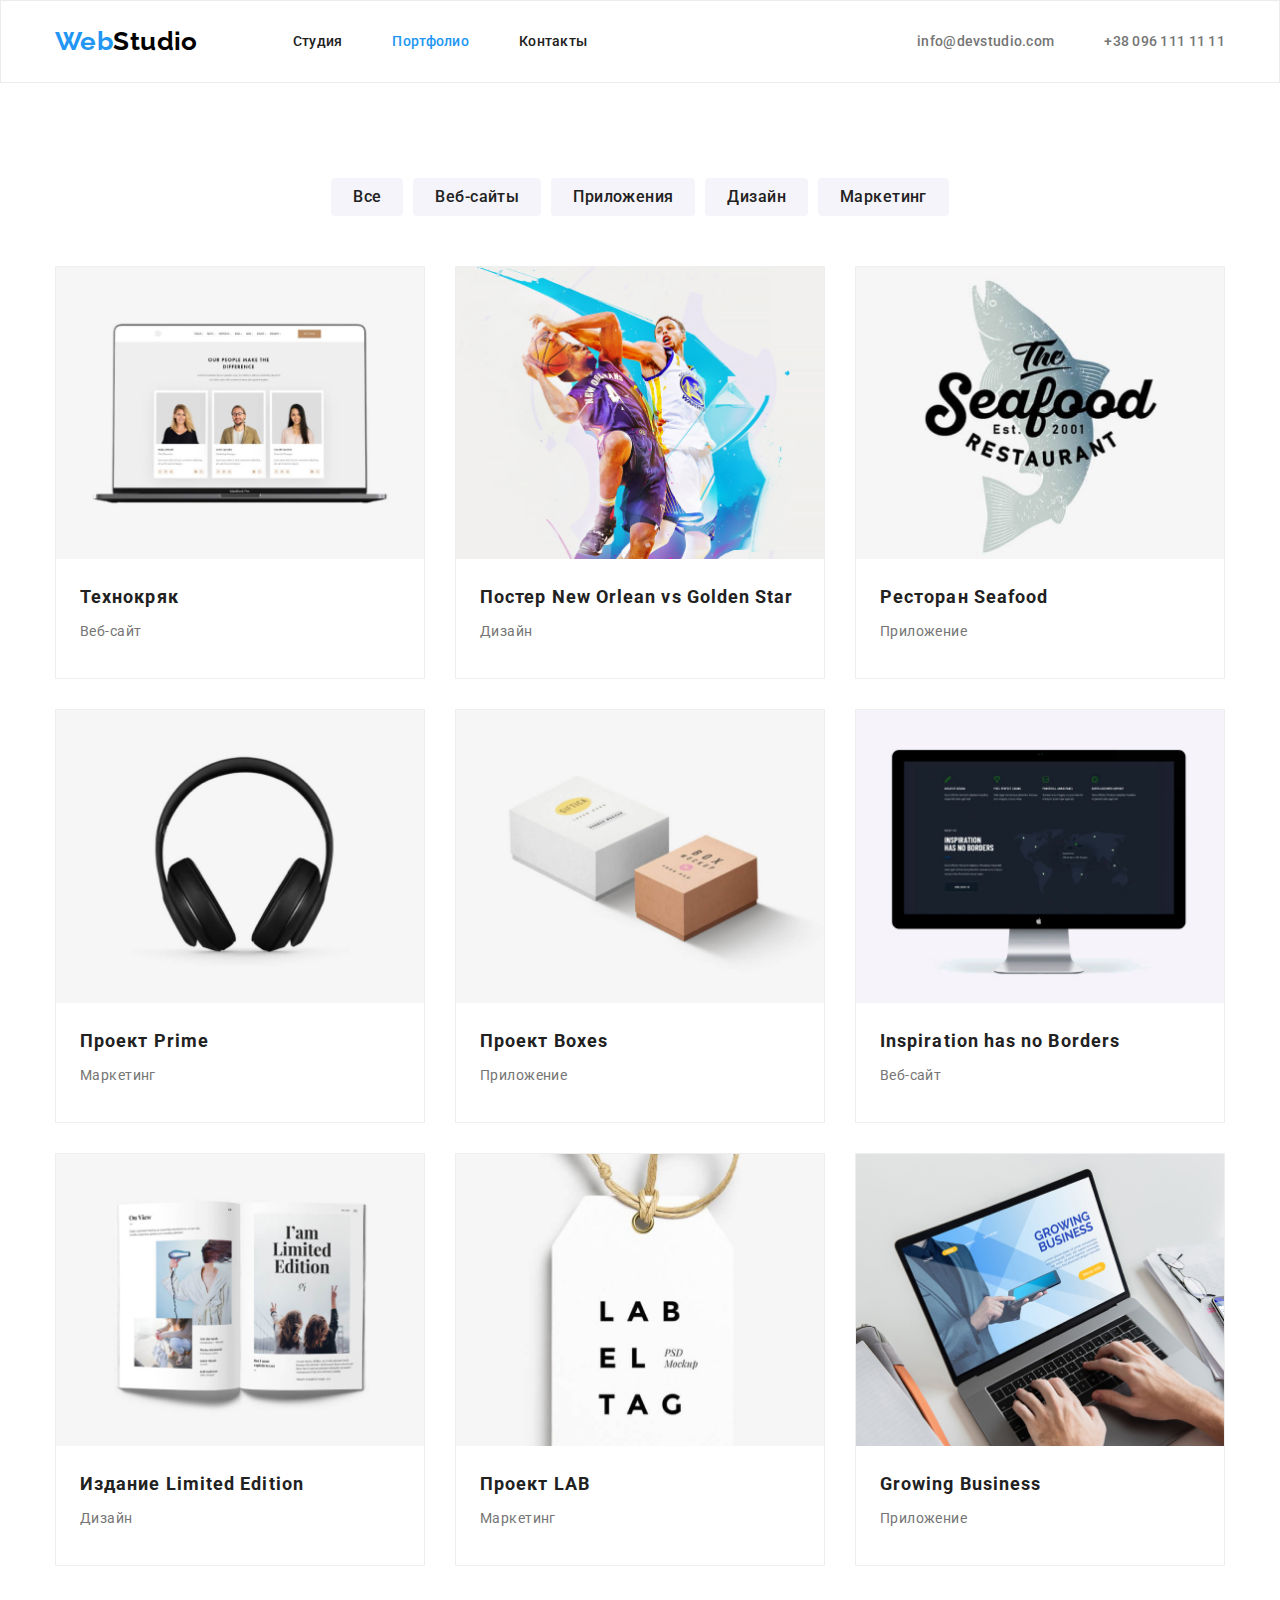
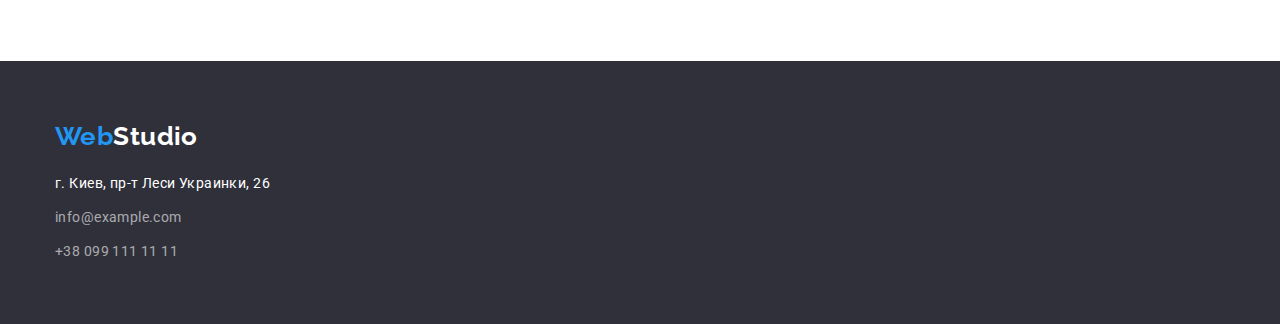
==== portfolio/portfolio.html @ 0f19a2e1 "4 homework" ====
<!DOCTYPE html>
<html lang="ru">
  <head>
    <meta charset="UTF-8" />
    <meta http-equiv="X-UA-Compatible" content="IE=edge" />
    <meta name="viewport" content="width=device-width, initial-scale=1.0" />
    <title>Portfolio</title>
    <link rel="preconnect" href="https://fonts.gstatic.com" />
    <link
      href="https://fonts.googleapis.com/css2?family=Raleway:wght@700&family=Roboto:wght@400;500;700;900&display=swap"
      rel="stylesheet"
    />
    <link
      rel="stylesheet"
      href="https://cdnjs.cloudflare.com/ajax/libs/modern-normalize/1.0.0/modern-normalize.css"
    />
    <link rel="stylesheet" href="../css/styles.css" />
  </head>
  <body>
    <!-- Шапка портфолио -->
    <header class="head">
      <div class="container">
        <nav class="nav">
          <a class="logo" lang="en" href="../index.html">
            <span>Web</span>Studio</a
          >
          <ul class="menu list">
            <li class="menu-item">
              <a class="link" href="../index.html">Студия</a>
            </li>
            <li class="menu-item">
              <a class="link current-page" href="">Портфолио</a>
            </li>
            <li class="menu-item"><a class="link" href="">Контакты</a></li>
          </ul>
        </nav>
        <ul class="tel-mail list">
          <li>
            <a class="link" href="mailto:info@devstudio.com"
              >info@devstudio.com</a
            >
          </li>
          <li>
            <a class="link" href="tel:+380961111111">+38 096 111 11 11</a>
          </li>
        </ul>
      </div>
    </header>
    <!-- уникальный сектор портфолио -->
    <main>
      <section class="section portfolio">
        <div class="container">
          <h1 class="visually-hidden">Фильтр</h1>

          <ul class="list filter">
            <li class="filter-menu">
              <button class="portfolio-btn cursors" type="button">Все</button>
            </li>
            <li class="filter-menu">
              <button class="portfolio-btn cursors" type="button">
                Веб-сайты
              </button>
            </li>
            <li class="filter-menu">
              <button class="portfolio-btn cursors" type="button">
                Приложения
              </button>
            </li>
            <li class="filter-menu">
              <button class="portfolio-btn cursors" type="button">
                Дизайн
              </button>
            </li>
            <li class="filter-menu">
              <button class="portfolio-btn cursors" type="button">
                Маркетинг
              </button>
            </li>
          </ul>

          <ul class="list card-set">
            <li class="filter-item">
              <img src="../images/img-8.jpg" width="370" alt="Ноутбук" />
              <div class="suggestion">
                <h3 class="suggestion-title">Технокряк</h3>
                <p>Веб-сайт</p>
              </div>
            </li>
            <li class="filter-item">
              <img
                src="../images/img-9.jpg"
                width="370"
                alt="Два баскетболиста"
              />
              <div class="suggestion">
                <h3 class="suggestion-title">
                  Постер New Orlean vs Golden Star
                </h3>
                <p>Дизайн</p>
              </div>
            </li>
            <li class="filter-item">
              <img src="../images/img-10.jpg" width="370" alt="Рыба" />
              <div class="suggestion">
                <h3 class="suggestion-title">Ресторан Seafood</h3>
                <p>Приложение</p>
              </div>
            </li>
            <li class="filter-item">
              <img src="../images/img-11.jpg" width="370" alt="Наушники" />
              <div class="suggestion">
                <h3 class="suggestion-title">Проект Prime</h3>
                <p>Маркетинг</p>
              </div>
            </li>
            <li class="filter-item">
              <img src="../images/img-12.jpg" width="370" alt="Две коробки" />
              <div class="suggestion">
                <h3 class="suggestion-title">Проект Boxes</h3>
                <p>Приложение</p>
              </div>
            </li>
            <li class="filter-item">
              <img src="../images/img-13.jpg" width="370" alt="Экран" />
              <div class="suggestion">
                <h3 class="suggestion-title" lang="en">
                  Inspiration has no Borders
                </h3>
                <p>Веб-сайт</p>
              </div>
            </li>
            <li class="filter-item">
              <img src="../images/img-14.jpg" width="370" alt="Книга" />
              <div class="suggestion">
                <h3 class="suggestion-title">Издание Limited Edition</h3>
                <p>Дизайн</p>
              </div>
            </li>
            <li class="filter-item">
              <img
                src="../images/img-15.jpg"
                width="370"
                alt="Какая-то хрень"
              />
              <div class="suggestion">
                <h3 class="suggestion-title">Проект LAB</h3>
                <p>Маркетинг</p>
              </div>
            </li>
            <li class="filter-item">
              <img
                src="../images/img-16.jpg"
                width="370"
                alt=" Ноутбук и крепкие, мужские руки"
              />
              <div class="suggestion">
                <h3 class="suggestion-title">Growing Business</h3>
                <p>Приложение</p>
              </div>
            </li>
          </ul>
        </div>
      </section>
    </main>
    <!-- низ страницы -->
    <footer class="dark-bg footer">
      <div class="container">
        <a class="link logo" lang="en" href=""> <span>Web</span>Studio</a>
        <address class="address">
          <a class="link" href="https://goo.gl/maps/kLFrnwB74S1Tniot8"
            >г. Киев, пр-т Леси Украинки, 26</a
          >
          <ul class="list">
            <li>
              <a class="link" href="mailto:info@example.com"
                >info@example.com</a
              >
            </li>
            <li>
              <a class="link" href="tel:+380991111111">+38 099 111 11 11</a>
            </li>
          </ul>
        </address>
      </div>
    </footer>
  </body>
</html>
---- css/styles.css ----
:root {
  --accent-color: #2196f3;
  --titles-color: #212121;
  --main-text-color: #757575;
  --dark-bg-text: #ffffff;
  --mail-tel-color: rgba(255, 255, 255, 0.6);
  --logo-black-cl: #000000;
  --icons-fill: #afb1b8;

  --dark-background: #2f303a;
  --second-background: #f5f4fa;

  --main-font: "Roboto", sans-serif;
  --logo-font: "Raleway", sans-serif;
}

html {
  box-sizing: border-box;
}

*,
*::before,
*::after {
  box-sizing: inherit;
}

body {
  font-family: var(--main-font);
  font-size: 14px;
  font-weight: 400;
  line-height: 1.71;
  letter-spacing: 0.03em;
  color: var(--main-text-color);
}

img {
  display: block;
  max-width: 100%;
  height: auto;
}

h1,
h2,
h3,
h4,
h5,
h6,
p {
  margin-top: 0;
}

.container {
  width: 1200px;
  padding-right: 15px;
  padding-left: 15px;
  margin-right: auto;
  margin-left: auto;
}

.visually-hidden {
  position: absolute !important;
  clip: rect(1px 1px 1px 1px);
  clip: rect(1px, 1px, 1px, 1px);
  padding: 0 !important;
  border: 0 !important;
  height: 1px !important;
  width: 1px !important;
  overflow: hidden;
}

/* Утилиты */
.link {
  color: inherit;
  text-decoration: none;
}

.list {
  list-style: none;
  margin: 0;
  padding-left: 0;
}

.head {
  border: 1px solid #ececec;
}

.head .container {
  display: flex;
  align-items: center;
  justify-content: flex-start;
}

.head .link {
  /* display: block; */
  padding-top: 32px;
  padding-bottom: 32px;

  font-weight: 500;
  font-size: 14px;
  line-height: 1.14;
  letter-spacing: 0.02em;
}

.nav {
  display: flex;
  align-items: center;
  color: var(--titles-color);
  margin-right: auto;
}

.link:hover,
.link:focus {
  color: var(--accent-color);
}

.social-icons {
  margin-top: 16px;
  display: inline-flex;
}

.social-item:not(:last-child) {
  margin-right: 10px;
}

.social-icon-link {
  display: flex;
  align-items: center;
  justify-content: center;
  width: 44px;
  height: 44px;
  border-radius: 50%;
  background-color: var(--dark-bg-text);
}

.social-icon-link:hover,
.social-icon-link:focus {
  background-color: var(--accent-color);
}

.social-icon-link:hover .social-icon-svg,
.social-icon-link:focus .social-icon-svg {
  fill: var(--dark-bg-text);
}

.social-icon-svg {
  width: 20px;
  height: 20px;
  fill: var(--icons-fill);
}

.tel-mail {
  display: flex;
}

.tel-mail li:not(:last-child) {
  margin-right: 50px;
}

.tel-mail-link {
  display: flex;
  align-items: center;
}

.tel-mail-icon {
  margin-right: 10px;
  fill: currentColor;
}

.address {
  font-style: inherit;
}

.address > a {
  color: var(--dark-bg-text);
}

.address li a {
  color: var(--mail-tel-color);
}

.address li {
  display: flex;
  margin-top: 10px;
}

.menu {
  display: inline-flex;
}

.menu-item:not(:last-child) {
  margin-right: 50px;
}

.section {
  padding-top: 95px;
}

.card-set {
  display: flex;
  flex-wrap: wrap;
  margin-left: -30px;
  margin-top: -30px;
}

.item {
  margin-left: 30px;
  margin-top: 30px;
}

.button {
  margin-right: auto;
  margin-left: auto;
  padding: 10px 32px;

  font-weight: bold;
  font-size: 16px;
  line-height: 1.87;
  display: flex;
  align-items: center;
  text-align: center;
  letter-spacing: 0.06em;

  border-style: none;
  color: var(--dark-bg-text);
  background-color: var(--accent-color);
  box-shadow: 0px 4px 4px rgba(0, 0, 0, 0.15);
  border-radius: 4px;
}

.cursors {
  cursor: pointer;
}

.logo {
  padding-top: 25px;
  padding-bottom: 25px;
  margin-right: 95px;

  color: var(--logo-black-cl);
  font-family: var(--logo-font);
  font-weight: bold;
  font-size: 26px;
  line-height: 1.19;
}

.logo > span {
  color: var(--accent-color);
}

.nav > .logo {
  text-decoration: none;
}

.dark-bg > .logo {
  color: var(--dark-bg-text);
}

.hero {
  padding-top: 200px;
  padding-bottom: 200px;
}

.hero-page {
  margin-right: auto;
  margin-left: auto;
  height: 600px;
  max-width: 1600px;
  background-color: var(--dark-background);
  background-image: linear-gradient(
      to right,
      rgba(47, 48, 58, 0.4),
      rgba(47, 48, 58, 0.4)
    ),
    url(../images/bg/background-img.jpg);
  background-repeat: no-repeat;
  background-size: cover;
  background-position: center;
}

.hero > h1 + button {
  text-align: center;
}

.features {
  padding-top: 95px;
  padding-bottom: 95px;
}

.features-item {
  width: 270px;
  flex-basis: calc((100% - 4 * 30px) / 4);
}

.features-title {
  margin-bottom: 10px;

  line-height: 1.14;
  text-transform: uppercase;
  color: var(--titles-color);
}

.gallery {
  padding-bottom: 95px;
}

.gallery-item {
  flex-basis: calc((100% - 3 * 30px) / 3);
  text-align: center;
}

.main-page-title {
  margin-bottom: 40px;

  font-weight: 900;
  font-size: 44px;
  line-height: 1.36;
  text-align: center;
  letter-spacing: 0.06em;
  text-transform: uppercase;
  color: var(--dark-bg-text);
}

.section-title {
  margin-bottom: 50px;

  font-size: 36px;
  line-height: 1.17;
  text-align: center;
  color: var(--titles-color);
}

.name {
  padding: 30px;
}

.name-title {
  font-weight: 500;
  font-size: 16px;
  line-height: 1.18;
  color: var(--titles-color);
  margin-bottom: 10px;
}

.name-item {
  font-size: 16px;
  line-height: 1.18;
  margin-bottom: 0;
}

.dark-bg {
  background-color: var(--dark-background);
}

.team {
  background-color: var(--second-background);
  padding-bottom: 95px;
  padding-top: 95px;
}

.worker {
  flex-basis: calc((100% - 4 * 30px) / 4);
  text-align: center;

  background: #ffffff;
  box-shadow: 0px 1px 3px rgba(0, 0, 0, 0.12), 0px 1px 1px rgba(0, 0, 0, 0.14),
    0px 2px 1px rgba(0, 0, 0, 0.2);
  border-radius: 0px 0px 4px 4px;
}

.clients {
  padding-top: 95px;
  padding-bottom: 95px;
}

.clients-list {
  display: flex;
  align-items: center;
}

.clients-item:not(:last-child) {
  margin-right: 30px;
}

.clients-link:hover .clients-icon-svg,
.clients-link:focus .clients-icon-svg {
  fill: var(--accent-color);
  border: 1px solid var(--accent-color);
}

.clients-icon-svg {
  fill: var(--icons-fill);
  width: 170px;
  height: 95px;
  padding: 16px 32px;
  border: 1px solid var(--icons-fill);
  box-sizing: border-box;
  border-radius: 4px;
}

.footer {
  padding-top: 60px;
  padding-bottom: 60px;
}

.footer .logo {
  display: flex;
  margin-bottom: 20px;
  margin-right: auto;
  padding: 0;
  color: var(--dark-bg-text);
}

/* Страница портфолио */

.filter {
  display: flex;
  justify-content: center;
  margin-bottom: 50px;
}

.filter-menu:not(:last-child) {
  margin-right: 10px;
}

.filter-item {
  margin-left: 30px;
  margin-top: 30px;
  flex-basis: calc((100% - 3 * 30px) / 3);

  background-color: var(--dark-bg-text);
  border: 1px solid #eeeeee;
  box-sizing: border-box;
}

.portfolio {
  padding-bottom: 95px;
}

.portfolio-btn {
  padding: 6px 22px;

  border-style: none;
  border-radius: 4px;
  letter-spacing: inherit;
  font-weight: 500;
  font-size: 16px;
  line-height: 1.62;
  text-align: center;
  color: var(--titles-color);
  background: var(--second-background);
}

.portfolio-btn:hover,
.portfolio-btn:focus {
  color: var(--dark-bg-text);
  background-color: var(--accent-color);
  box-shadow: 0px 3px 1px rgba(0, 0, 0, 0.1), 0px 1px 2px rgba(0, 0, 0, 0.08),
    0px 2px 2px rgba(0, 0, 0, 0.12);
}

.suggestion {
  padding: 20px 24px;
}

.suggestion-title {
  margin-bottom: 5px;

  color: var(--titles-color);
  font-size: 18px;
  line-height: 2;
  letter-spacing: 0.06em;
}

.center {
  text-align: center;
}

.current-page {
  color: var(--accent-color);
}
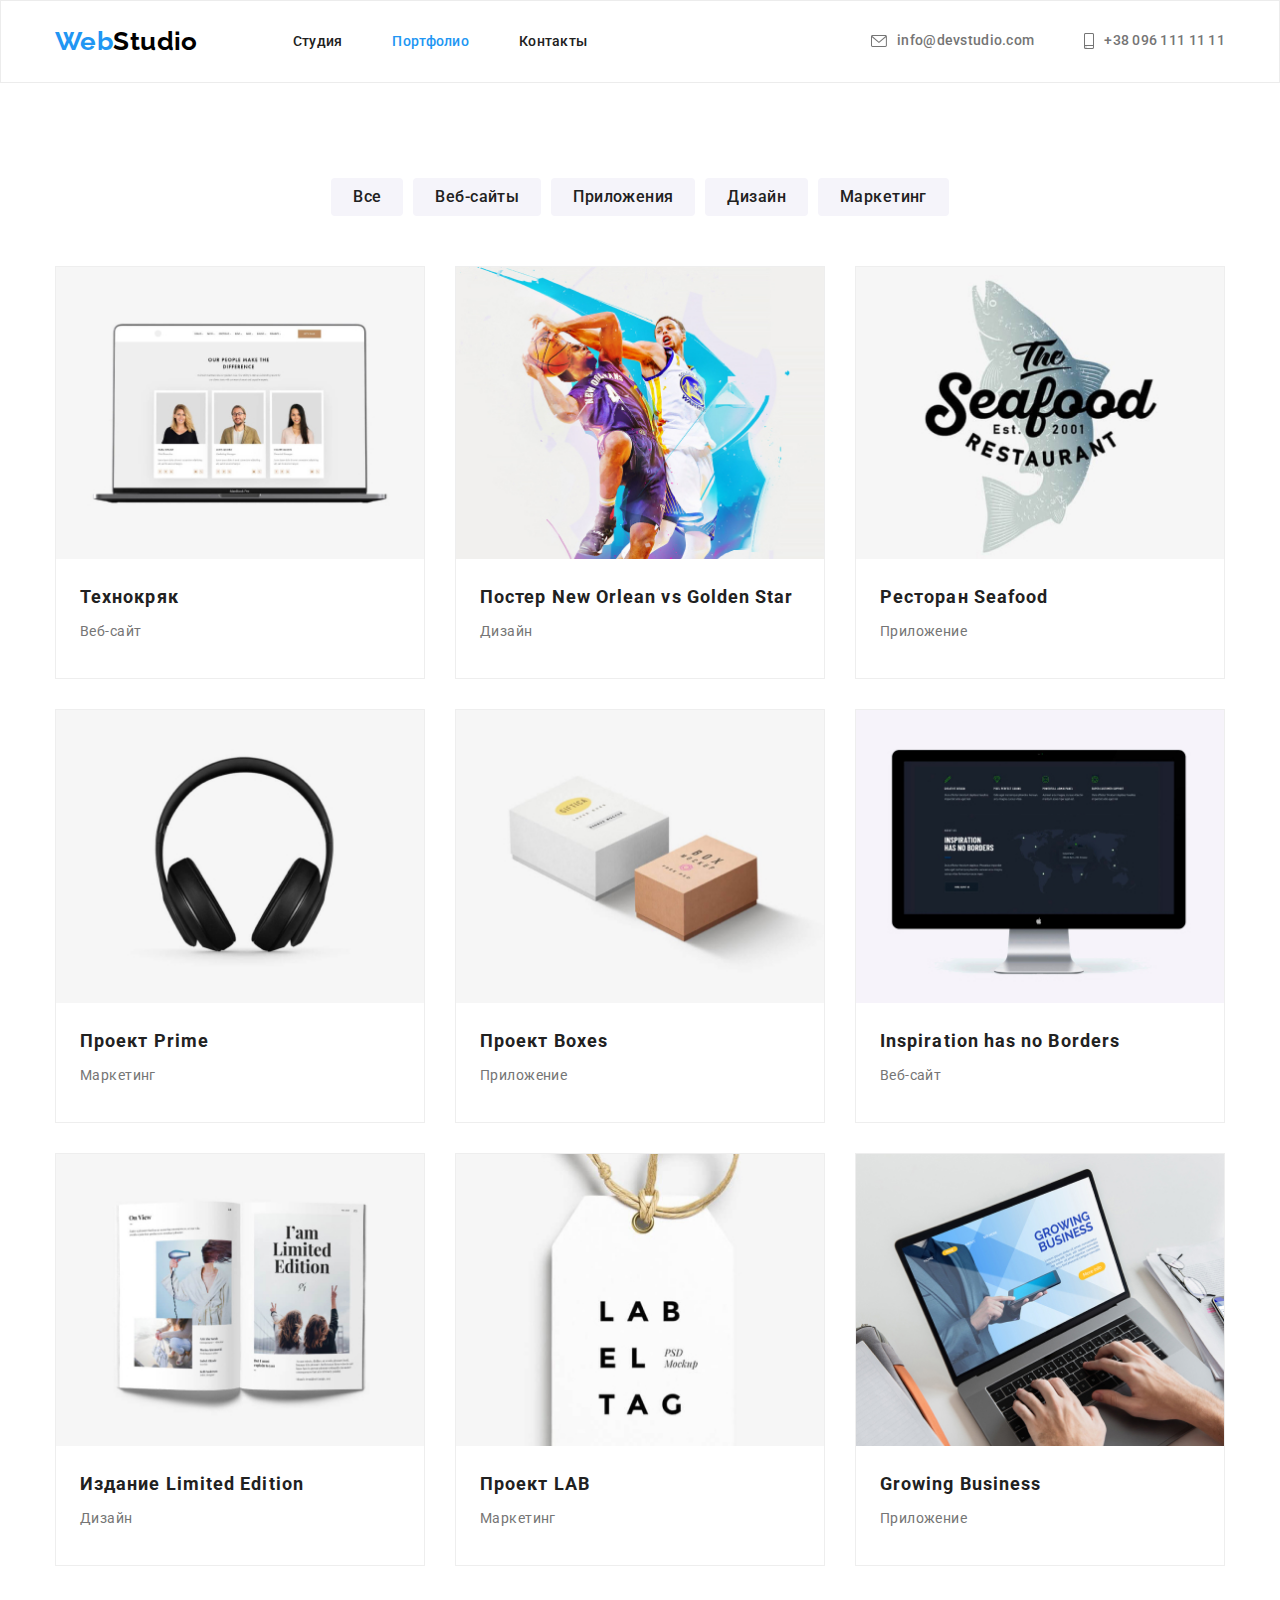
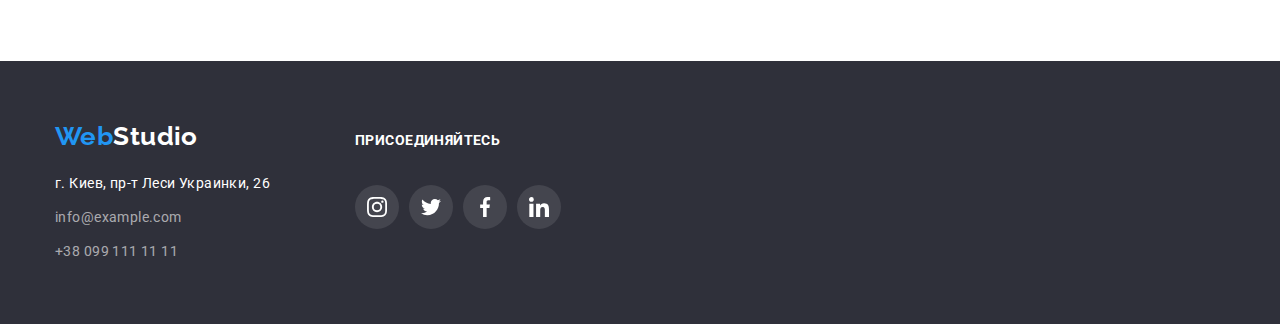
==== commit 646d992a: "1 change" ====
--- a/portfolio/portfolio.html
+++ b/portfolio/portfolio.html
@@ -35,13 +35,21 @@
           </ul>
         </nav>
         <ul class="tel-mail list">
-          <li>
-            <a class="link" href="mailto:info@devstudio.com"
-              >info@devstudio.com</a
+          <li class="tel-mail-item">
+            <a class="tel-mail-link link" href="mailto:info@devstudio.com">
+              <svg class="tel-mail-icon" width="16px" height="12px">
+                <use href="../images/icons/sprite.svg#icon-envelope"></use>
+              </svg>
+              info@devstudio.com</a
             >
           </li>
-          <li>
-            <a class="link" href="tel:+380961111111">+38 096 111 11 11</a>
+          <li class="tel-mail-item">
+            <a class="tel-mail-link link" href="tel:+380961111111">
+              <svg class="tel-mail-icon" width="10px" height="16px">
+                <use href="../images/icons/sprite.svg#icon-smartphone"></use>
+              </svg>
+              +38 096 111 11 11</a
+            >
           </li>
         </ul>
       </div>
@@ -164,23 +172,78 @@
     </main>
     <!-- низ страницы -->
     <footer class="dark-bg footer">
-      <div class="container">
-        <a class="link logo" lang="en" href=""> <span>Web</span>Studio</a>
-        <address class="address">
-          <a class="link" href="https://goo.gl/maps/kLFrnwB74S1Tniot8"
-            >г. Киев, пр-т Леси Украинки, 26</a
-          >
-          <ul class="list">
-            <li>
-              <a class="link" href="mailto:info@example.com"
-                >info@example.com</a
-              >
-            </li>
-            <li>
-              <a class="link" href="tel:+380991111111">+38 099 111 11 11</a>
-            </li>
-          </ul>
-        </address>
+      <div class="container footer-container">
+        <div class="info-about">
+          <a class="link logo" lang="en" href=""> <span>Web</span>Studio</a>
+          <address class="address">
+            <a class="link" href="https://goo.gl/maps/kLFrnwB74S1Tniot8"
+              >г. Киев, пр-т Леси Украинки, 26</a
+            >
+            <ul class="list">
+              <li>
+                <a class="link" href="mailto:info@example.com"
+                  >info@example.com</a
+                >
+              </li>
+              <li>
+                <a class="link" href="tel:+380991111111">+38 099 111 11 11</a>
+              </li>
+            </ul>
+          </address>
+        </div>
+        <div class="join">
+          <h3 class="section-title join-title">Присоединяйтесь</h3>
+          <ul class="list footer-social-icons">
+            <li class="footer-social-item">
+              <a
+                href=""
+                class="footer-social-icon-link"
+                target="_blank"
+                rel="noopener noreferrer"
+              >
+                <svg class="footer-social-icon-svg">
+                  <use href="../images/icons/sprite.svg#icon-instagram"></use>
+                </svg>
+              </a>
+            </li>
+            <li class="footer-social-item">
+              <a
+                href=""
+                class="footer-social-icon-link"
+                target="_blank"
+                rel="noopener noreferrer"
+              >
+                <svg class="footer-social-icon-svg">
+                  <use href="../images/icons/sprite.svg#icon-twitter"></use>
+                </svg>
+              </a>
+            </li>
+            <li class="footer-social-item">
+              <a
+                href=""
+                class="footer-social-icon-link"
+                target="_blank"
+                rel="noopener noreferrer"
+              >
+                <svg class="footer-social-icon-svg">
+                  <use href="../images/icons/sprite.svg#icon-facebook"></use>
+                </svg>
+              </a>
+            </li>
+            <li class="footer-social-item">
+              <a
+                href=""
+                class="footer-social-icon-link"
+                target="_blank"
+                rel="noopener noreferrer"
+              >
+                <svg class="footer-social-icon-svg">
+                  <use href="../images/icons/sprite.svg#icon-linkedin"></use>
+                </svg>
+              </a>
+            </li>
+          </ul>
+        </div>
       </div>
     </footer>
   </body>
--- a/css/styles.css
+++ b/css/styles.css
@@ -299,6 +299,16 @@
   color: var(--titles-color);
 }
 
+.features-icon {
+  width: 270px;
+  height: 120px;
+  padding: 25px 100px;
+  margin-bottom: 30px;
+
+  background-color: var(--second-background);
+  border-radius: 4px;
+}
+
 .gallery {
   padding-bottom: 95px;
 }
@@ -397,6 +407,26 @@
   border-radius: 4px;
 }
 
+.info-about {
+  width: 270px;
+}
+
+.join {
+  margin-left: 30px;
+  padding-top: 12px;
+  width: 270px;
+}
+
+.join-title {
+  margin-bottom: 20px;
+
+  font-size: 14px;
+  line-height: 1.14;
+  text-transform: uppercase;
+  text-align: unset;
+  color: var(--dark-bg-text);
+}
+
 .footer {
   padding-top: 60px;
   padding-bottom: 60px;
@@ -408,6 +438,45 @@
   margin-right: auto;
   padding: 0;
   color: var(--dark-bg-text);
+}
+
+.footer-container {
+  display: flex;
+  justify-content: flex-start;
+}
+.footer-social-icons {
+  margin-top: 16px;
+  display: inline-flex;
+}
+
+.footer-social-item:not(:last-child) {
+  margin-right: 10px;
+}
+
+.footer-social-icon-link {
+  display: flex;
+  align-items: center;
+  justify-content: center;
+  width: 44px;
+  height: 44px;
+  border-radius: 50%;
+  background-color: rgba(255, 255, 255, 0.1);
+}
+
+.footer-social-icon-link:hover,
+.footer-social-icon-link:focus {
+  background-color: var(--accent-color);
+}
+
+.footer-social-icon-link:hover .footer-social-icon-svg,
+.footer-social-icon-link:focus .footer-social-icon-svg {
+  fill: var(--dark-bg-text);
+}
+
+.footer-social-icon-svg {
+  width: 20px;
+  height: 20px;
+  fill: var(--dark-bg-text);
 }
 
 /* Страница портфолио */
@@ -430,6 +499,12 @@
   background-color: var(--dark-bg-text);
   border: 1px solid #eeeeee;
   box-sizing: border-box;
+}
+
+.filter-item:hover,
+.filter-item:focus {
+  box-shadow: 0px 1px 1px rgba(0, 0, 0, 0.12), 0px 4px 4px rgba(0, 0, 0, 0.06),
+    1px 4px 6px rgba(0, 0, 0, 0.16);
 }
 
 .portfolio {
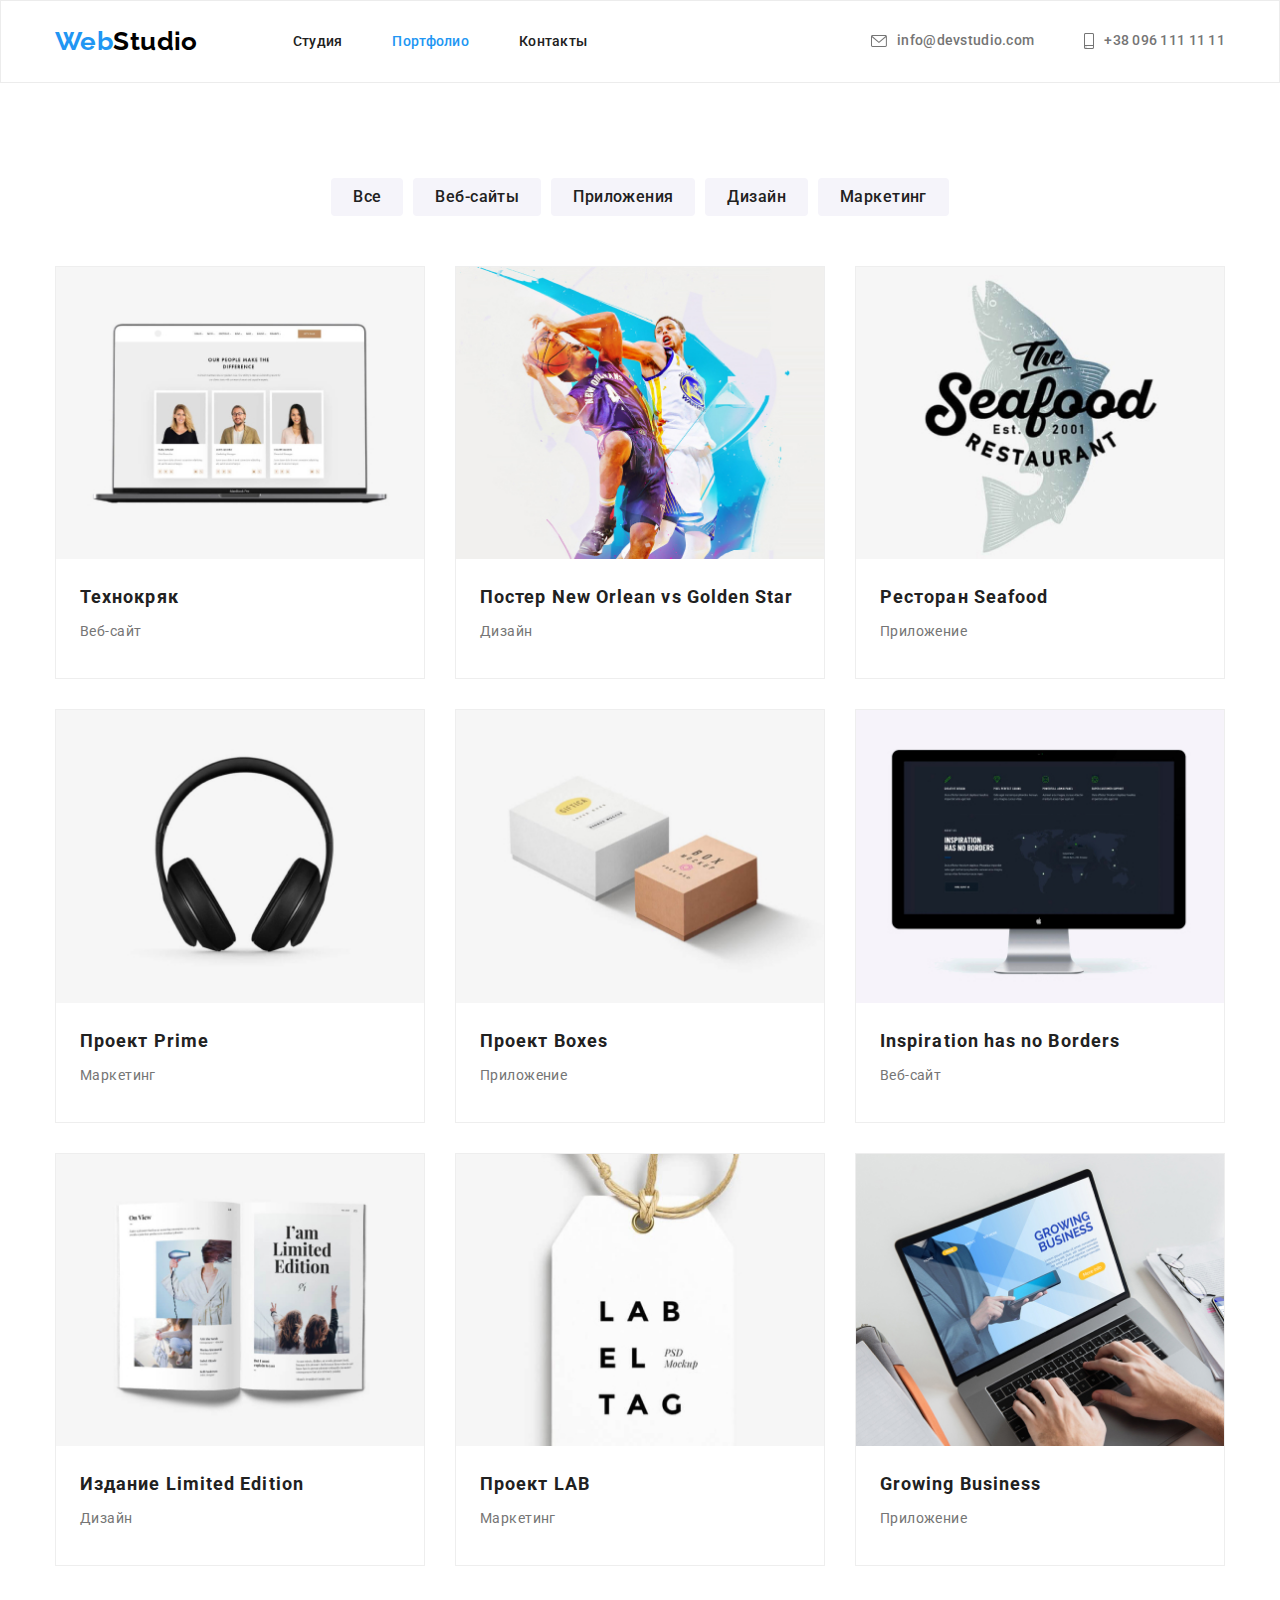
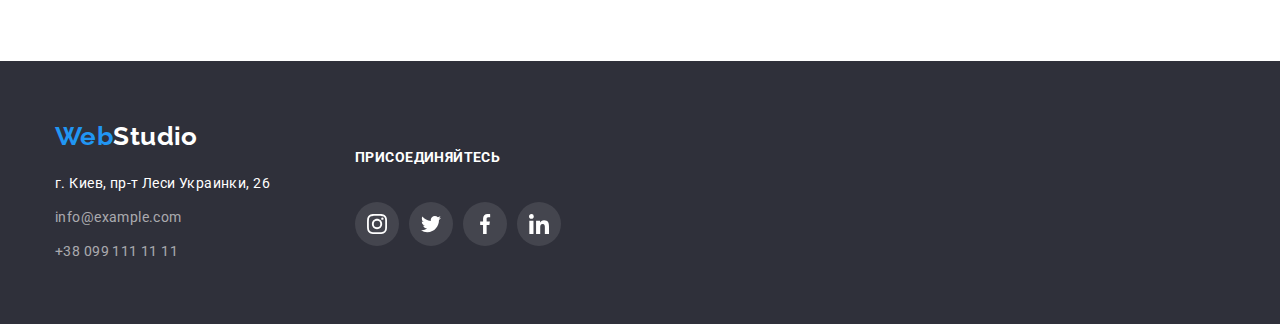
==== commit c823dd06: "5 change" ====
--- a/portfolio/portfolio.html
+++ b/portfolio/portfolio.html
@@ -88,83 +88,101 @@
 
           <ul class="list card-set">
             <li class="filter-item">
-              <img src="../images/img-8.jpg" width="370" alt="Ноутбук" />
-              <div class="suggestion">
-                <h3 class="suggestion-title">Технокряк</h3>
-                <p>Веб-сайт</p>
-              </div>
-            </li>
-            <li class="filter-item">
-              <img
-                src="../images/img-9.jpg"
-                width="370"
-                alt="Два баскетболиста"
-              />
-              <div class="suggestion">
-                <h3 class="suggestion-title">
-                  Постер New Orlean vs Golden Star
-                </h3>
-                <p>Дизайн</p>
-              </div>
-            </li>
-            <li class="filter-item">
-              <img src="../images/img-10.jpg" width="370" alt="Рыба" />
-              <div class="suggestion">
-                <h3 class="suggestion-title">Ресторан Seafood</h3>
-                <p>Приложение</p>
-              </div>
-            </li>
-            <li class="filter-item">
-              <img src="../images/img-11.jpg" width="370" alt="Наушники" />
-              <div class="suggestion">
-                <h3 class="suggestion-title">Проект Prime</h3>
-                <p>Маркетинг</p>
-              </div>
-            </li>
-            <li class="filter-item">
-              <img src="../images/img-12.jpg" width="370" alt="Две коробки" />
-              <div class="suggestion">
-                <h3 class="suggestion-title">Проект Boxes</h3>
-                <p>Приложение</p>
-              </div>
-            </li>
-            <li class="filter-item">
-              <img src="../images/img-13.jpg" width="370" alt="Экран" />
-              <div class="suggestion">
-                <h3 class="suggestion-title" lang="en">
-                  Inspiration has no Borders
-                </h3>
-                <p>Веб-сайт</p>
-              </div>
-            </li>
-            <li class="filter-item">
-              <img src="../images/img-14.jpg" width="370" alt="Книга" />
-              <div class="suggestion">
-                <h3 class="suggestion-title">Издание Limited Edition</h3>
-                <p>Дизайн</p>
-              </div>
-            </li>
-            <li class="filter-item">
-              <img
-                src="../images/img-15.jpg"
-                width="370"
-                alt="Какая-то хрень"
-              />
-              <div class="suggestion">
-                <h3 class="suggestion-title">Проект LAB</h3>
-                <p>Маркетинг</p>
-              </div>
-            </li>
-            <li class="filter-item">
-              <img
-                src="../images/img-16.jpg"
-                width="370"
-                alt=" Ноутбук и крепкие, мужские руки"
-              />
-              <div class="suggestion">
-                <h3 class="suggestion-title">Growing Business</h3>
-                <p>Приложение</p>
-              </div>
+              <a href="" class="filter-link">
+                <img src="../images/img-8.jpg" width="370" alt="Ноутбук" />
+                <div class="suggestion">
+                  <h3 class="suggestion-title">Технокряк</h3>
+                  <p>Веб-сайт</p>
+                </div></a
+              >
+            </li>
+            <li class="filter-item">
+              <a href="" class="filter-link">
+                <img
+                  src="../images/img-9.jpg"
+                  width="370"
+                  alt="Два баскетболиста"
+                />
+                <div class="suggestion">
+                  <h3 class="suggestion-title">
+                    Постер New Orlean vs Golden Star
+                  </h3>
+                  <p>Дизайн</p>
+                </div></a
+              >
+            </li>
+            <li class="filter-item">
+              <a href="" class="filter-link">
+                <img src="../images/img-10.jpg" width="370" alt="Рыба" />
+                <div class="suggestion">
+                  <h3 class="suggestion-title">Ресторан Seafood</h3>
+                  <p>Приложение</p>
+                </div></a
+              >
+            </li>
+            <li class="filter-item">
+              <a href="" class="filter-link">
+                <img src="../images/img-11.jpg" width="370" alt="Наушники" />
+                <div class="suggestion">
+                  <h3 class="suggestion-title">Проект Prime</h3>
+                  <p>Маркетинг</p>
+                </div></a
+              >
+            </li>
+            <li class="filter-item">
+              <a href="" class="filter-link">
+                <img src="../images/img-12.jpg" width="370" alt="Две коробки" />
+                <div class="suggestion">
+                  <h3 class="suggestion-title">Проект Boxes</h3>
+                  <p>Приложение</p>
+                </div></a
+              >
+            </li>
+            <li class="filter-item">
+              <a href="" class="filter-link">
+                <img src="../images/img-13.jpg" width="370" alt="Экран" />
+                <div class="suggestion">
+                  <h3 class="suggestion-title" lang="en">
+                    Inspiration has no Borders
+                  </h3>
+                  <p>Веб-сайт</p>
+                </div></a
+              >
+            </li>
+            <li class="filter-item">
+              <a href="" class="filter-link">
+                <img src="../images/img-14.jpg" width="370" alt="Книга" />
+                <div class="suggestion">
+                  <h3 class="suggestion-title">Издание Limited Edition</h3>
+                  <p>Дизайн</p>
+                </div></a
+              >
+            </li>
+            <li class="filter-item">
+              <a href="" class="filter-link">
+                <img
+                  src="../images/img-15.jpg"
+                  width="370"
+                  alt="Какая-то хрень"
+                />
+                <div class="suggestion">
+                  <h3 class="suggestion-title">Проект LAB</h3>
+                  <p>Маркетинг</p>
+                </div></a
+              >
+            </li>
+            <li class="filter-item">
+              <a href="" class="filter-link">
+                <img
+                  src="../images/img-16.jpg"
+                  width="370"
+                  alt=" Ноутбук и крепкие, мужские руки"
+                />
+                <div class="suggestion">
+                  <h3 class="suggestion-title">Growing Business</h3>
+                  <p>Приложение</p>
+                </div></a
+              >
             </li>
           </ul>
         </div>
--- a/css/styles.css
+++ b/css/styles.css
@@ -286,6 +286,18 @@
   padding-bottom: 95px;
 }
 
+.features-container {
+  display: flex;
+  align-items: center;
+  justify-content: center;
+  margin-bottom: 30px;
+
+  width: 270px;
+  height: 120px;
+  background-color: var(--second-background);
+  border-radius: 4px;
+}
+
 .features-item {
   width: 270px;
   flex-basis: calc((100% - 4 * 30px) / 4);
@@ -300,13 +312,8 @@
 }
 
 .features-icon {
-  width: 270px;
-  height: 120px;
-  padding: 25px 100px;
-  margin-bottom: 30px;
-
-  background-color: var(--second-background);
-  border-radius: 4px;
+  width: 70px;
+  height: 70px;
 }
 
 .gallery {
@@ -391,20 +398,31 @@
   margin-right: 30px;
 }
 
+.clients-link {
+  display: flex;
+  align-items: center;
+  justify-content: center;
+  width: 170px;
+  height: 95px;
+  border: 1px solid var(--icons-fill);
+  box-sizing: border-box;
+  border-radius: 4px;
+}
+
 .clients-link:hover .clients-icon-svg,
 .clients-link:focus .clients-icon-svg {
   fill: var(--accent-color);
+}
+
+.clients-link:hover,
+.clients-link:focus {
   border: 1px solid var(--accent-color);
 }
 
 .clients-icon-svg {
   fill: var(--icons-fill);
-  width: 170px;
-  height: 95px;
-  padding: 16px 32px;
-  border: 1px solid var(--icons-fill);
-  box-sizing: border-box;
-  border-radius: 4px;
+  width: 106px;
+  height: 60px;
 }
 
 .info-about {
@@ -442,7 +460,8 @@
 
 .footer-container {
   display: flex;
-  justify-content: flex-start;
+  align-items: center;
+  /* justify-content: flex-start; */
 }
 .footer-social-icons {
   margin-top: 16px;
@@ -501,10 +520,17 @@
   box-sizing: border-box;
 }
 
-.filter-item:hover,
-.filter-item:focus {
+.filter-link:hover,
+.filter-link:focus {
   box-shadow: 0px 1px 1px rgba(0, 0, 0, 0.12), 0px 4px 4px rgba(0, 0, 0, 0.06),
     1px 4px 6px rgba(0, 0, 0, 0.16);
+}
+
+.filter-link {
+  display: block;
+
+  color: inherit;
+  text-decoration: none;
 }
 
 .portfolio {
